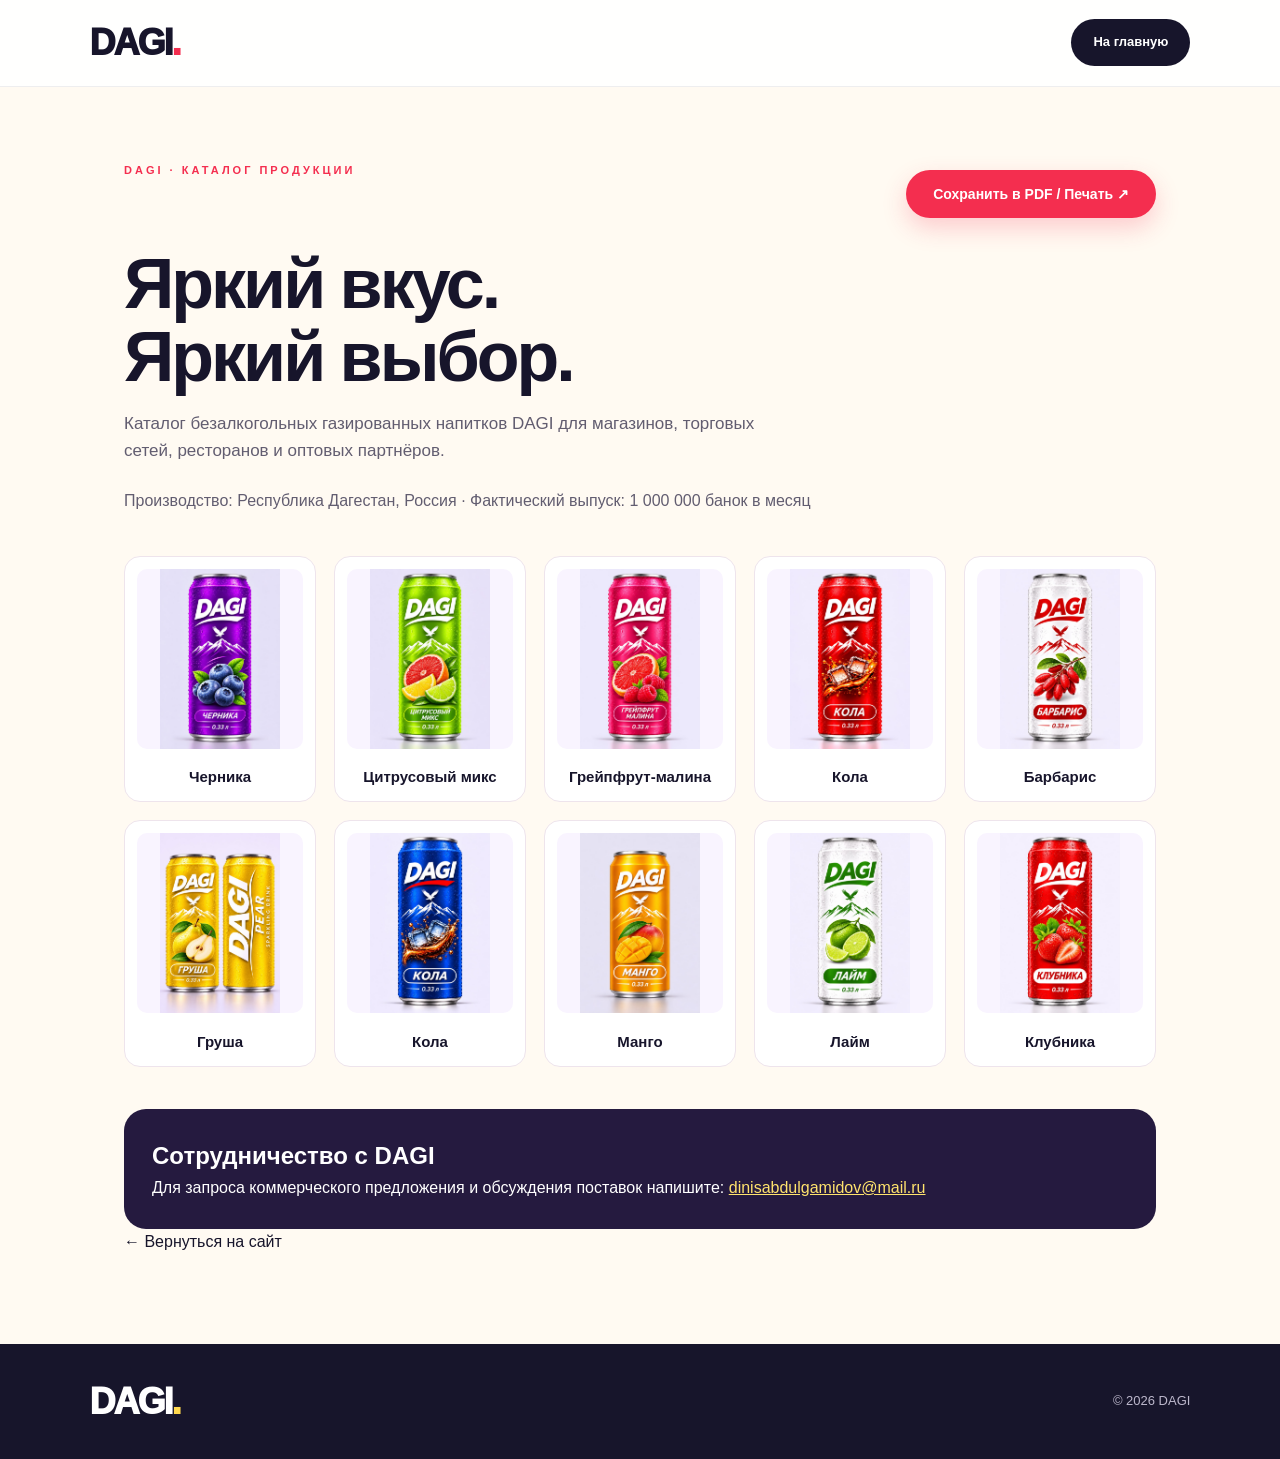
==== catalog.html @ 68f70df6 "Add printable B2B beverage catalog" ====
<!DOCTYPE html>
<html lang="ru"><head><meta charset="UTF-8"><meta name="viewport" content="width=device-width,initial-scale=1"><title>Каталог напитков DAGI</title><meta name="description" content="Каталог безалкогольных газированных напитков DAGI для торговых партнёров."><link rel="stylesheet" href="styles.css"><style>
.catalog-page{max-width:1160px;margin:auto;padding:55px 5% 90px}.catalog-top{display:flex;align-items:center;justify-content:space-between;gap:20px;flex-wrap:wrap}.catalog-title{font-size:clamp(38px,6vw,70px);letter-spacing:-3px;line-height:1.05;margin:30px 0 15px}.catalog-lead{max-width:670px;color:#625d70;font-size:17px}.catalog-grid{display:grid;grid-template-columns:repeat(5,minmax(0,1fr));gap:18px;margin:42px 0}.catalog-product{background:white;border:1px solid #eee4ec;border-radius:16px;padding:12px;text-align:center;break-inside:avoid}.catalog-product img{width:100%;height:180px;object-fit:contain;border-radius:10px;background:#f9f4ff}.catalog-product h2{font-size:15px;margin-top:9px}.catalog-contact{background:#251a3f;color:white;border-radius:22px;padding:28px}.catalog-contact a{color:#ffe36d;text-decoration:underline}.catalog-print{border:0;cursor:pointer}.catalog-meta{margin:24px 0;color:#625d70}
@media(max-width:850px){.catalog-grid{grid-template-columns:repeat(3,minmax(0,1fr))}}@media(max-width:520px){.catalog-grid{grid-template-columns:repeat(2,minmax(0,1fr))}.catalog-product img{height:140px}}
@media print{@page{size:A4;margin:11mm}body{background:white;-webkit-print-color-adjust:exact;print-color-adjust:exact}.header,.catalog-print,.catalog-back,.footer{display:none!important}.catalog-page{padding:0;max-width:none}.catalog-title{font-size:35px;margin:10px 0}.catalog-lead{font-size:12px}.catalog-grid{grid-template-columns:repeat(5,minmax(0,1fr));gap:7px;margin:20px 0}.catalog-product{padding:6px;border-radius:8px}.catalog-product img{height:100px}.catalog-product h2{font-size:10px}.catalog-contact{padding:15px;border-radius:10px;font-size:11px}.catalog-meta{font-size:11px;margin:10px 0}}
</style></head><body>
<header class="header"><a class="logo" href="index.html">DAGI<span>.</span></a><a class="header-button" href="index.html">На главную</a></header>
<main class="catalog-page"><div class="catalog-top"><p class="eyebrow">DAGI · КАТАЛОГ ПРОДУКЦИИ</p><button class="primary-button catalog-print" type="button" onclick="window.print()">Сохранить в PDF / Печать ↗</button></div>
<h1 class="catalog-title">Яркий вкус.<br>Яркий выбор.</h1><p class="catalog-lead">Каталог безалкогольных газированных напитков DAGI для магазинов, торговых сетей, ресторанов и оптовых партнёров.</p>
<p class="catalog-meta">Производство: Республика Дагестан, Россия · Фактический выпуск: 1 000 000 банок в месяц</p>
<div class="catalog-grid"><article class="catalog-product"><img src="images/PHOTO-2026-11-15-14-43-10.jpg" alt="DAGI Черника"><h2>Черника</h2></article>
<article class="catalog-product"><img src="images/PHOTO-2026-11-15-16-01-20.jpg" alt="DAGI Цитрусовый микс"><h2>Цитрусовый микс</h2></article>
<article class="catalog-product"><img src="images/PHOTO-2026-11-15-17-13-34.jpg" alt="DAGI Грейпфрут-малина"><h2>Грейпфрут-малина</h2></article>
<article class="catalog-product"><img src="images/PHOTO-2026-11-15-19-41-52.jpg" alt="DAGI Кола"><h2>Кола</h2></article>
<article class="catalog-product"><img src="images/PHOTO-2026-11-15-19-51-15.jpg" alt="DAGI Барбарис"><h2>Барбарис</h2></article>
<article class="catalog-product"><img src="images/PHOTO-2026-11-15-20-41-32.jpg" alt="DAGI Груша"><h2>Груша</h2></article>
<article class="catalog-product"><img src="images/PHOTO-2026-11-15-21-17-18.jpg" alt="DAGI Кола"><h2>Кола</h2></article>
<article class="catalog-product"><img src="images/PHOTO-2026-11-15-21-52-10.jpg" alt="DAGI Манго"><h2>Манго</h2></article>
<article class="catalog-product"><img src="images/PHOTO-2026-11-16-16-33-09.jpg" alt="DAGI Лайм"><h2>Лайм</h2></article>
<article class="catalog-product"><img src="images/PHOTO-2026-11-16-17-34-57.jpg" alt="DAGI Клубника"><h2>Клубника</h2></article></div>
<section class="catalog-contact"><h2>Сотрудничество с DAGI</h2><p>Для запроса коммерческого предложения и обсуждения поставок напишите: <a href="mailto:dinisabdulgamidov@mail.ru">dinisabdulgamidov@mail.ru</a></p></section>
<p class="catalog-back"><a href="index.html">← Вернуться на сайт</a></p></main>
<footer class="footer"><a class="logo" href="index.html">DAGI<span>.</span></a><p>© 2026 DAGI</p></footer></body></html>
---- styles.css ----
/* DAGI — яркий современный стиль */
:root {
  --ink: #17152b;
  --muted: #686779;
  --red: #f42e4f;
  --orange: #ff8b36;
  --yellow: #ffd84d;
  --purple: #6d43d8;
  --cream: #fffaf2;
}
* { margin:0; padding:0; box-sizing:border-box; }
html { scroll-behavior:smooth; }
body {
  font-family: Arial, Helvetica, sans-serif;
  color:var(--ink);
  background:var(--cream);
  line-height:1.6;
}
a { color:inherit; text-decoration:none; }
.header {
  min-height:82px; padding:14px 7%; display:flex; align-items:center;
  justify-content:space-between; gap:24px; background:rgba(255,255,255,.94);
  border-bottom:1px solid rgba(23,21,43,.07); position:relative; z-index:2;
}
.logo { font-size:36px; font-weight:950; letter-spacing:-2px; }
.logo span { color:var(--red); }
.navigation { display:flex; align-items:center; gap:32px; }
.navigation a { font-size:14px; font-weight:700; transition:color .2s; }
.navigation a:hover { color:var(--red); }
.header-button {
  background:var(--ink); color:white; padding:13px 22px; border-radius:999px;
  font-size:13px; font-weight:800; transition:transform .2s, background .2s;
}
.header-button:hover { background:var(--red); transform:translateY(-2px); }

.hero {
  min-height:570px; padding:76px 7%; display:grid;
  grid-template-columns:.85fr 1.15fr; align-items:center; gap:42px;
  overflow:hidden; position:relative;
  background:radial-gradient(circle at 78% 15%,rgba(255,255,255,.65),transparent 25%),
    linear-gradient(120deg,#fff0d6 0%,#ffd6c8 48%,#f8c9ef 100%);
}
.hero:before,.hero:after {
  content:""; position:absolute; border-radius:50%; pointer-events:none;
}
.hero:before { width:230px; height:230px; background:rgba(255,216,77,.45); top:-100px; left:42%; }
.hero:after { width:170px; height:170px; background:rgba(109,67,216,.12); bottom:-80px; right:4%; }
.hero-content { max-width:520px; position:relative; z-index:1; }
.eyebrow { font-size:11px; letter-spacing:3px; font-weight:900; color:var(--red); margin-bottom:18px; }
.hero h1 { font-size:clamp(50px,6vw,82px); line-height:.98; letter-spacing:-5px; font-weight:950; }
.hero h1 span { color:var(--red); }
.hero-description { margin-top:24px; max-width:420px; color:#5e5361; font-size:17px; line-height:1.8; }
.primary-button {
  display:inline-block; margin-top:28px; background:var(--red); color:white;
  padding:16px 27px; border-radius:999px; font-size:14px; font-weight:800;
  box-shadow:0 10px 24px rgba(244,46,79,.22); transition:.2s;
}
.primary-button:hover { background:#d91e40; transform:translateY(-3px); }
.hero-image { width:100%; position:relative; z-index:1; }
.hero-image img {
  display:block; width:100%; height:auto; object-fit:contain;
  border-radius:22px; box-shadow:0 24px 60px rgba(87,48,74,.17);
}

/* Каталог */
.products { padding:92px 7% 105px; text-align:center; background:#fff; }
.products h2,.about h2,.partners h2 {
  font-size:clamp(32px,4vw,48px); font-weight:950; letter-spacing:-2px; margin-bottom:14px;
}
.products-description { max-width:620px; margin:0 auto; color:var(--muted); font-size:16px; }
.product-grid {
  display:grid; grid-template-columns:repeat(5,minmax(0,1fr)); gap:18px;
  margin-top:46px; text-align:left;
}
.product-card {
  min-width:0; overflow:hidden; padding:10px 10px 14px; background:#fff;
  border:1px solid #f0eaf0; border-radius:18px;
  box-shadow:0 8px 25px rgba(40,25,65,.06);
  transition:transform .25s,box-shadow .25s;
}
.product-card:hover { transform:translateY(-6px); box-shadow:0 16px 34px rgba(40,25,65,.13); }
.product-card img {
  display:block; width:100%; height:180px; object-fit:contain;
  background:linear-gradient(145deg,#fff3e9,#f3efff); border-radius:12px;
}
.product-card h3 { margin:10px 3px 0; font-size:15px; font-weight:850; line-height:1.35; }

/* О бренде */
.about {
  color:#fff; padding:92px 15%; text-align:center;
  background:radial-gradient(circle at 15% 20%,rgba(255,139,54,.3),transparent 28%),
    radial-gradient(circle at 85% 80%,rgba(109,67,216,.4),transparent 30%),
    linear-gradient(120deg,#201936,#30204d);
}
.about .eyebrow { color:var(--yellow); }
.about > p { max-width:720px; margin:12px auto 0; color:#e8e2f2; font-size:16px; }
.about .about-capacity {
  display:inline-block; margin:20px auto 4px; padding:10px 18px;
  border:1px solid rgba(255,255,255,.25); border-radius:999px;
  background:rgba(255,255,255,.09); color:#fff; font-weight:800;
}
.about > p:last-child { max-width:650px; color:#d2cadd; font-size:17px; line-height:1.9; }

/* Партнёрам */
.partners { padding:96px 20px; text-align:center; background:linear-gradient(120deg,#fff0d6,#ffe2e9 55%,#eee5ff); }
.partners .eyebrow { color:var(--purple); }
.partners > p:not(.eyebrow) { color:#625d70; max-width:650px; margin:0 auto; font-size:16px; line-height:1.8; }
.partners .primary-button { background:var(--ink); box-shadow:0 10px 24px rgba(23,21,43,.16); }
.partners .primary-button:hover { background:var(--purple); }

/* Подвал */
.footer {
  min-height:115px; padding:28px 7%; display:flex; align-items:center;
  justify-content:space-between; background:#17152b; color:#fff;
}
.footer .logo span { color:var(--yellow); }
.footer p { font-size:13px; color:#bdb8cc; }

@media (max-width:1000px) {
  .navigation { gap:18px; }
  .product-grid { grid-template-columns:repeat(4,minmax(0,1fr)); }
}
@media (max-width:850px) {
  .header { padding:18px 5%; flex-wrap:wrap; }
  .navigation { order:3; width:100%; justify-content:center; flex-wrap:wrap; gap:16px; }
  .navigation a { font-size:12px; }
  .header-button { font-size:11px; padding:11px 16px; }
  .hero { grid-template-columns:1fr; padding:58px 5%; text-align:center; gap:32px; }
  .hero-content { margin:auto; }
  .hero-description { margin-left:auto; margin-right:auto; }
  .hero h1 { letter-spacing:-3px; }
  .hero-image { max-width:720px; margin:auto; }
  .product-grid { grid-template-columns:repeat(3,minmax(0,1fr)); gap:15px; }
  .product-card img { height:165px; }
  .products,.about,.partners { padding:72px 5%; }
  .footer { flex-direction:column; gap:12px; text-align:center; }
}
@media (max-width:520px) {
  .logo { font-size:31px; }
  .hero { padding:48px 5%; }
  .hero h1 { font-size:52px; }
  .product-grid { grid-template-columns:repeat(2,minmax(0,1fr)); gap:12px; }
  .product-card { padding:8px 8px 12px; border-radius:14px; }
  .product-card img { height:145px; }
  .product-card h3 { font-size:14px; }
  .about .about-capacity { border-radius:14px; }
}
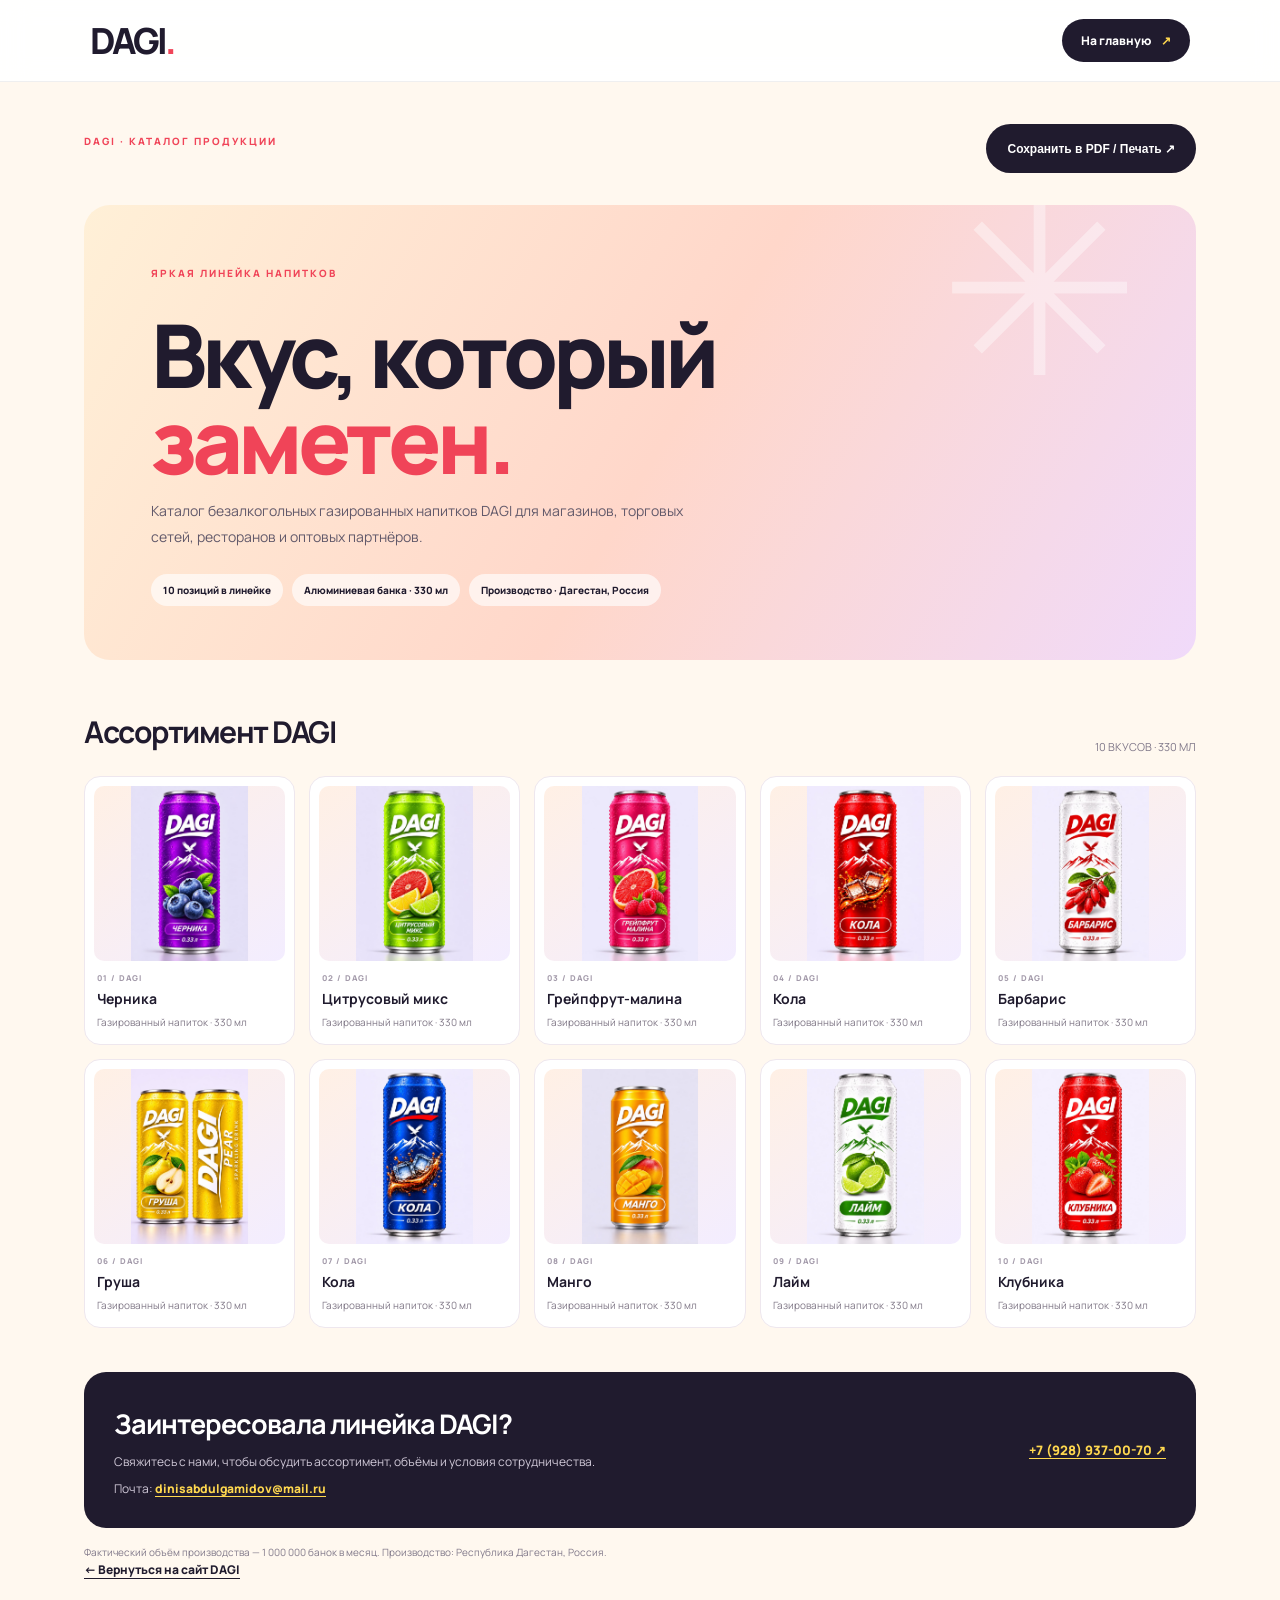
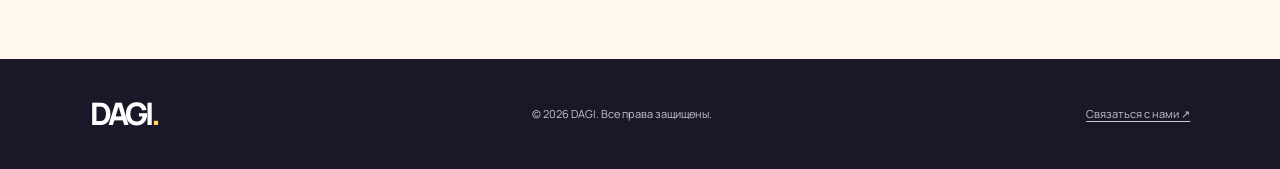
==== commit 3c249610: "Redesign DAGI product catalog for B2B partners" ====
--- a/catalog.html
+++ b/catalog.html
@@ -1,23 +1,88 @@
 <!DOCTYPE html>
-<html lang="ru"><head><meta charset="UTF-8"><meta name="viewport" content="width=device-width,initial-scale=1"><title>Каталог напитков DAGI</title><meta name="description" content="Каталог безалкогольных газированных напитков DAGI для торговых партнёров."><link rel="stylesheet" href="styles.css"><style>
-.catalog-page{max-width:1160px;margin:auto;padding:55px 5% 90px}.catalog-top{display:flex;align-items:center;justify-content:space-between;gap:20px;flex-wrap:wrap}.catalog-title{font-size:clamp(38px,6vw,70px);letter-spacing:-3px;line-height:1.05;margin:30px 0 15px}.catalog-lead{max-width:670px;color:#625d70;font-size:17px}.catalog-grid{display:grid;grid-template-columns:repeat(5,minmax(0,1fr));gap:18px;margin:42px 0}.catalog-product{background:white;border:1px solid #eee4ec;border-radius:16px;padding:12px;text-align:center;break-inside:avoid}.catalog-product img{width:100%;height:180px;object-fit:contain;border-radius:10px;background:#f9f4ff}.catalog-product h2{font-size:15px;margin-top:9px}.catalog-contact{background:#251a3f;color:white;border-radius:22px;padding:28px}.catalog-contact a{color:#ffe36d;text-decoration:underline}.catalog-print{border:0;cursor:pointer}.catalog-meta{margin:24px 0;color:#625d70}
-@media(max-width:850px){.catalog-grid{grid-template-columns:repeat(3,minmax(0,1fr))}}@media(max-width:520px){.catalog-grid{grid-template-columns:repeat(2,minmax(0,1fr))}.catalog-product img{height:140px}}
-@media print{@page{size:A4;margin:11mm}body{background:white;-webkit-print-color-adjust:exact;print-color-adjust:exact}.header,.catalog-print,.catalog-back,.footer{display:none!important}.catalog-page{padding:0;max-width:none}.catalog-title{font-size:35px;margin:10px 0}.catalog-lead{font-size:12px}.catalog-grid{grid-template-columns:repeat(5,minmax(0,1fr));gap:7px;margin:20px 0}.catalog-product{padding:6px;border-radius:8px}.catalog-product img{height:100px}.catalog-product h2{font-size:10px}.catalog-contact{padding:15px;border-radius:10px;font-size:11px}.catalog-meta{font-size:11px;margin:10px 0}}
-</style></head><body>
-<header class="header"><a class="logo" href="index.html">DAGI<span>.</span></a><a class="header-button" href="index.html">На главную</a></header>
-<main class="catalog-page"><div class="catalog-top"><p class="eyebrow">DAGI · КАТАЛОГ ПРОДУКЦИИ</p><button class="primary-button catalog-print" type="button" onclick="window.print()">Сохранить в PDF / Печать ↗</button></div>
-<h1 class="catalog-title">Яркий вкус.<br>Яркий выбор.</h1><p class="catalog-lead">Каталог безалкогольных газированных напитков DAGI для магазинов, торговых сетей, ресторанов и оптовых партнёров.</p>
-<p class="catalog-meta">Производство: Республика Дагестан, Россия · Фактический выпуск: 1 000 000 банок в месяц</p>
-<div class="catalog-grid"><article class="catalog-product"><img src="images/PHOTO-2026-11-15-14-43-10.jpg" alt="DAGI Черника"><h2>Черника</h2></article>
-<article class="catalog-product"><img src="images/PHOTO-2026-11-15-16-01-20.jpg" alt="DAGI Цитрусовый микс"><h2>Цитрусовый микс</h2></article>
-<article class="catalog-product"><img src="images/PHOTO-2026-11-15-17-13-34.jpg" alt="DAGI Грейпфрут-малина"><h2>Грейпфрут-малина</h2></article>
-<article class="catalog-product"><img src="images/PHOTO-2026-11-15-19-41-52.jpg" alt="DAGI Кола"><h2>Кола</h2></article>
-<article class="catalog-product"><img src="images/PHOTO-2026-11-15-19-51-15.jpg" alt="DAGI Барбарис"><h2>Барбарис</h2></article>
-<article class="catalog-product"><img src="images/PHOTO-2026-11-15-20-41-32.jpg" alt="DAGI Груша"><h2>Груша</h2></article>
-<article class="catalog-product"><img src="images/PHOTO-2026-11-15-21-17-18.jpg" alt="DAGI Кола"><h2>Кола</h2></article>
-<article class="catalog-product"><img src="images/PHOTO-2026-11-15-21-52-10.jpg" alt="DAGI Манго"><h2>Манго</h2></article>
-<article class="catalog-product"><img src="images/PHOTO-2026-11-16-16-33-09.jpg" alt="DAGI Лайм"><h2>Лайм</h2></article>
-<article class="catalog-product"><img src="images/PHOTO-2026-11-16-17-34-57.jpg" alt="DAGI Клубника"><h2>Клубника</h2></article></div>
-<section class="catalog-contact"><h2>Сотрудничество с DAGI</h2><p>Для запроса коммерческого предложения и обсуждения поставок напишите: <a href="mailto:dinisabdulgamidov@mail.ru">dinisabdulgamidov@mail.ru</a></p></section>
-<p class="catalog-back"><a href="index.html">← Вернуться на сайт</a></p></main>
-<footer class="footer"><a class="logo" href="index.html">DAGI<span>.</span></a><p>© 2026 DAGI</p></footer></body></html>+<html lang="ru">
+<head>
+<meta charset="UTF-8"><meta name="viewport" content="width=device-width,initial-scale=1">
+<meta name="description" content="Каталог безалкогольных газированных напитков DAGI для торговых партнёров.">
+<title>Каталог продукции DAGI</title>
+<link rel="preconnect" href="https://fonts.googleapis.com"><link rel="preconnect" href="https://fonts.gstatic.com" crossorigin>
+<link href="https://fonts.googleapis.com/css2?family=Manrope:wght@400;500;600;700;800;900&display=swap" rel="stylesheet">
+<link rel="stylesheet" href="styles.css">
+<style>
+.catalog-page{max-width:1240px;margin:auto;padding:42px 5% 80px}
+.catalog-top{display:flex;align-items:center;justify-content:space-between;gap:18px;flex-wrap:wrap}
+.catalog-back{font-size:12px;font-weight:900;text-decoration:underline;text-underline-offset:4px}
+.catalog-cover{margin-top:32px;padding:54px 6%;border-radius:26px;background:linear-gradient(120deg,#fff0d7,#ffd7ca 52%,#f0dafa);position:relative;overflow:hidden}
+.catalog-cover:after{content:"✳";position:absolute;right:5%;top:-42px;font-size:240px;line-height:1;color:rgba(255,255,255,.4)}
+.catalog-cover .eyebrow{position:relative;z-index:1}
+.catalog-title{position:relative;z-index:1;font-size:clamp(48px,8vw,88px);font-weight:900;letter-spacing:-5px;line-height:.98;margin:15px 0}
+.catalog-title em{font-style:normal;color:var(--red)}
+.catalog-lead{position:relative;z-index:1;max-width:570px;color:#62596a;font-size:14px;line-height:1.8}
+.catalog-meta{display:flex;flex-wrap:wrap;gap:9px;margin-top:25px}
+.catalog-meta span{padding:8px 12px;border-radius:999px;background:rgba(255,255,255,.65);font-size:10px;font-weight:900}
+.catalog-section-heading{display:flex;justify-content:space-between;align-items:end;gap:20px;margin:48px 0 20px}
+.catalog-section-heading h2{font-size:30px;letter-spacing:-1.5px}
+.catalog-section-heading p{font-size:11px;color:#81798a}
+.catalog-grid{display:grid;grid-template-columns:repeat(5,minmax(0,1fr));gap:14px}
+.catalog-product{min-width:0;background:white;border:1px solid #eee7ee;border-radius:16px;padding:9px 9px 14px;break-inside:avoid}
+.catalog-product img{display:block;width:100%;height:175px;object-fit:contain;border-radius:10px;background:linear-gradient(145deg,#fff0e5,#f3edff)}
+.catalog-product .catalog-number{display:block;margin:11px 3px 3px;font-size:8px;letter-spacing:1px;color:#a39aaa;font-weight:900}
+.catalog-product h2{margin:0 3px;font-size:14px}
+.catalog-spec{margin:4px 3px 0;color:#807887;font-size:10px}
+.catalog-contact{margin-top:44px;padding:30px;border-radius:22px;background:var(--ink);color:white;display:flex;justify-content:space-between;align-items:center;gap:24px}
+.catalog-contact h2{font-size:27px;letter-spacing:-1px}
+.catalog-contact p{margin-top:7px;color:#d0c9d8;font-size:12px;max-width:600px}
+.catalog-contact a{color:var(--yellow);text-decoration:underline;text-underline-offset:3px;font-weight:800}
+.catalog-contact .catalog-phone{white-space:nowrap;font-size:13px}
+.catalog-footnote{margin-top:16px;color:#81798a;font-size:10px}
+@media(max-width:850px){.catalog-grid{grid-template-columns:repeat(3,minmax(0,1fr))}.catalog-product img{height:160px}.catalog-contact{align-items:flex-start;flex-direction:column}}
+@media(max-width:520px){.catalog-page{padding-top:25px}.catalog-cover{padding:38px 7%}.catalog-title{font-size:52px;letter-spacing:-3px}.catalog-grid{grid-template-columns:repeat(2,minmax(0,1fr));gap:10px}.catalog-product img{height:145px}.catalog-section-heading{align-items:flex-start;flex-direction:column}.catalog-contact{padding:24px}.catalog-contact h2{font-size:23px}}
+@media print{
+ @page{size:A4;margin:10mm}
+ body{background:white!important;-webkit-print-color-adjust:exact;print-color-adjust:exact}
+ .site-header,.catalog-print,.catalog-back,.site-footer{display:none!important}
+ .catalog-page{max-width:none;padding:0}
+ .catalog-cover{margin-top:0;padding:24px 28px;border-radius:10px}
+ .catalog-cover:after{font-size:130px;top:-25px}
+ .catalog-title{font-size:42px;letter-spacing:-2px;margin:7px 0}
+ .catalog-lead{font-size:9px}
+ .catalog-meta{margin-top:10px}
+ .catalog-meta span{font-size:8px;padding:5px 8px}
+ .catalog-section-heading{margin:20px 0 10px}
+ .catalog-section-heading h2{font-size:20px}
+ .catalog-grid{grid-template-columns:repeat(5,minmax(0,1fr));gap:7px}
+ .catalog-product{padding:5px;border-radius:7px}
+ .catalog-product img{height:92px}
+ .catalog-product .catalog-number{font-size:6px;margin-top:5px}
+ .catalog-product h2{font-size:9px}
+ .catalog-spec{font-size:7px}
+ .catalog-contact{margin-top:18px;padding:15px;border-radius:9px}
+ .catalog-contact h2{font-size:17px}
+ .catalog-contact p,.catalog-contact .catalog-phone{font-size:8px}
+ .catalog-footnote{font-size:7px}
+}
+</style>
+</head>
+<body>
+<header class="site-header"><a class="brand" href="index.html">DAGI<span>.</span></a><a class="header-cta" href="index.html">На главную <span>↗</span></a></header>
+<main class="catalog-page">
+<div class="catalog-top"><span class="eyebrow">DAGI · КАТАЛОГ ПРОДУКЦИИ</span><button class="button button-dark catalog-print" type="button" onclick="window.print()">Сохранить в PDF / Печать ↗</button></div>
+<section class="catalog-cover"><span class="eyebrow">ЯРКАЯ ЛИНЕЙКА НАПИТКОВ</span><h1 class="catalog-title">Вкус, который<br><em>заметен.</em></h1><p class="catalog-lead">Каталог безалкогольных газированных напитков DAGI для магазинов, торговых сетей, ресторанов и оптовых партнёров.</p><div class="catalog-meta"><span>10 позиций в линейке</span><span>Алюминиевая банка · 330 мл</span><span>Производство · Дагестан, Россия</span></div></section>
+<div class="catalog-section-heading"><h2>Ассортимент DAGI</h2><p>10 ВКУСОВ · 330 МЛ</p></div>
+<div class="catalog-grid">
+<article class="catalog-product"><img src="images/PHOTO-2026-11-15-14-43-10.jpg" alt="DAGI Черника"><span class="catalog-number">01 / DAGI</span><h2>Черника</h2><p class="catalog-spec">Газированный напиток · 330 мл</p></article>
+<article class="catalog-product"><img src="images/PHOTO-2026-11-15-16-01-20.jpg" alt="DAGI Цитрусовый микс"><span class="catalog-number">02 / DAGI</span><h2>Цитрусовый микс</h2><p class="catalog-spec">Газированный напиток · 330 мл</p></article>
+<article class="catalog-product"><img src="images/PHOTO-2026-11-15-17-13-34.jpg" alt="DAGI Грейпфрут-малина"><span class="catalog-number">03 / DAGI</span><h2>Грейпфрут-малина</h2><p class="catalog-spec">Газированный напиток · 330 мл</p></article>
+<article class="catalog-product"><img src="images/PHOTO-2026-11-15-19-41-52.jpg" alt="DAGI Кола"><span class="catalog-number">04 / DAGI</span><h2>Кола</h2><p class="catalog-spec">Газированный напиток · 330 мл</p></article>
+<article class="catalog-product"><img src="images/PHOTO-2026-11-15-19-51-15.jpg" alt="DAGI Барбарис"><span class="catalog-number">05 / DAGI</span><h2>Барбарис</h2><p class="catalog-spec">Газированный напиток · 330 мл</p></article>
+<article class="catalog-product"><img src="images/PHOTO-2026-11-15-20-41-32.jpg" alt="DAGI Груша"><span class="catalog-number">06 / DAGI</span><h2>Груша</h2><p class="catalog-spec">Газированный напиток · 330 мл</p></article>
+<article class="catalog-product"><img src="images/PHOTO-2026-11-15-21-17-18.jpg" alt="DAGI Кола"><span class="catalog-number">07 / DAGI</span><h2>Кола</h2><p class="catalog-spec">Газированный напиток · 330 мл</p></article>
+<article class="catalog-product"><img src="images/PHOTO-2026-11-15-21-52-10.jpg" alt="DAGI Манго"><span class="catalog-number">08 / DAGI</span><h2>Манго</h2><p class="catalog-spec">Газированный напиток · 330 мл</p></article>
+<article class="catalog-product"><img src="images/PHOTO-2026-11-16-16-33-09.jpg" alt="DAGI Лайм"><span class="catalog-number">09 / DAGI</span><h2>Лайм</h2><p class="catalog-spec">Газированный напиток · 330 мл</p></article>
+<article class="catalog-product"><img src="images/PHOTO-2026-11-16-17-34-57.jpg" alt="DAGI Клубника"><span class="catalog-number">10 / DAGI</span><h2>Клубника</h2><p class="catalog-spec">Газированный напиток · 330 мл</p></article>
+</div>
+<section class="catalog-contact"><div><h2>Заинтересовала линейка DAGI?</h2><p>Свяжитесь с нами, чтобы обсудить ассортимент, объёмы и условия сотрудничества.</p><p>Почта: <a href="mailto:dinisabdulgamidov@mail.ru">dinisabdulgamidov@mail.ru</a></p></div><a class="catalog-phone" href="tel:+79289370070">+7 (928) 937-00-70 ↗</a></section>
+<p class="catalog-footnote">Фактический объём производства — 1 000 000 банок в месяц. Производство: Республика Дагестан, Россия.</p>
+<p class="catalog-back"><a href="index.html">← Вернуться на сайт DAGI</a></p>
+</main>
+<footer class="site-footer"><a class="brand brand-footer" href="index.html">DAGI<span>.</span></a><p>© 2026 DAGI. Все права защищены.</p><a href="mailto:dinisabdulgamidov@mail.ru">Связаться с нами ↗</a></footer>
+</body></html>
--- a/styles.css
+++ b/styles.css
@@ -1,147 +1,132 @@
-/* DAGI — яркий современный стиль */
-:root {
-  --ink: #17152b;
-  --muted: #686779;
-  --red: #f42e4f;
-  --orange: #ff8b36;
-  --yellow: #ffd84d;
-  --purple: #6d43d8;
-  --cream: #fffaf2;
-}
-* { margin:0; padding:0; box-sizing:border-box; }
-html { scroll-behavior:smooth; }
-body {
-  font-family: Arial, Helvetica, sans-serif;
-  color:var(--ink);
-  background:var(--cream);
-  line-height:1.6;
-}
-a { color:inherit; text-decoration:none; }
-.header {
-  min-height:82px; padding:14px 7%; display:flex; align-items:center;
-  justify-content:space-between; gap:24px; background:rgba(255,255,255,.94);
-  border-bottom:1px solid rgba(23,21,43,.07); position:relative; z-index:2;
-}
-.logo { font-size:36px; font-weight:950; letter-spacing:-2px; }
-.logo span { color:var(--red); }
-.navigation { display:flex; align-items:center; gap:32px; }
-.navigation a { font-size:14px; font-weight:700; transition:color .2s; }
-.navigation a:hover { color:var(--red); }
-.header-button {
-  background:var(--ink); color:white; padding:13px 22px; border-radius:999px;
-  font-size:13px; font-weight:800; transition:transform .2s, background .2s;
-}
-.header-button:hover { background:var(--red); transform:translateY(-2px); }
-
-.hero {
-  min-height:570px; padding:76px 7%; display:grid;
-  grid-template-columns:.85fr 1.15fr; align-items:center; gap:42px;
-  overflow:hidden; position:relative;
-  background:radial-gradient(circle at 78% 15%,rgba(255,255,255,.65),transparent 25%),
-    linear-gradient(120deg,#fff0d6 0%,#ffd6c8 48%,#f8c9ef 100%);
-}
-.hero:before,.hero:after {
-  content:""; position:absolute; border-radius:50%; pointer-events:none;
-}
-.hero:before { width:230px; height:230px; background:rgba(255,216,77,.45); top:-100px; left:42%; }
-.hero:after { width:170px; height:170px; background:rgba(109,67,216,.12); bottom:-80px; right:4%; }
-.hero-content { max-width:520px; position:relative; z-index:1; }
-.eyebrow { font-size:11px; letter-spacing:3px; font-weight:900; color:var(--red); margin-bottom:18px; }
-.hero h1 { font-size:clamp(50px,6vw,82px); line-height:.98; letter-spacing:-5px; font-weight:950; }
-.hero h1 span { color:var(--red); }
-.hero-description { margin-top:24px; max-width:420px; color:#5e5361; font-size:17px; line-height:1.8; }
-.primary-button {
-  display:inline-block; margin-top:28px; background:var(--red); color:white;
-  padding:16px 27px; border-radius:999px; font-size:14px; font-weight:800;
-  box-shadow:0 10px 24px rgba(244,46,79,.22); transition:.2s;
-}
-.primary-button:hover { background:#d91e40; transform:translateY(-3px); }
-.hero-image { width:100%; position:relative; z-index:1; }
-.hero-image img {
-  display:block; width:100%; height:auto; object-fit:contain;
-  border-radius:22px; box-shadow:0 24px 60px rgba(87,48,74,.17);
-}
-
-/* Каталог */
-.products { padding:92px 7% 105px; text-align:center; background:#fff; }
-.products h2,.about h2,.partners h2 {
-  font-size:clamp(32px,4vw,48px); font-weight:950; letter-spacing:-2px; margin-bottom:14px;
-}
-.products-description { max-width:620px; margin:0 auto; color:var(--muted); font-size:16px; }
-.product-grid {
-  display:grid; grid-template-columns:repeat(5,minmax(0,1fr)); gap:18px;
-  margin-top:46px; text-align:left;
-}
-.product-card {
-  min-width:0; overflow:hidden; padding:10px 10px 14px; background:#fff;
-  border:1px solid #f0eaf0; border-radius:18px;
-  box-shadow:0 8px 25px rgba(40,25,65,.06);
-  transition:transform .25s,box-shadow .25s;
-}
-.product-card:hover { transform:translateY(-6px); box-shadow:0 16px 34px rgba(40,25,65,.13); }
-.product-card img {
-  display:block; width:100%; height:180px; object-fit:contain;
-  background:linear-gradient(145deg,#fff3e9,#f3efff); border-radius:12px;
-}
-.product-card h3 { margin:10px 3px 0; font-size:15px; font-weight:850; line-height:1.35; }
-
-/* О бренде */
-.about {
-  color:#fff; padding:92px 15%; text-align:center;
-  background:radial-gradient(circle at 15% 20%,rgba(255,139,54,.3),transparent 28%),
-    radial-gradient(circle at 85% 80%,rgba(109,67,216,.4),transparent 30%),
-    linear-gradient(120deg,#201936,#30204d);
-}
-.about .eyebrow { color:var(--yellow); }
-.about > p { max-width:720px; margin:12px auto 0; color:#e8e2f2; font-size:16px; }
-.about .about-capacity {
-  display:inline-block; margin:20px auto 4px; padding:10px 18px;
-  border:1px solid rgba(255,255,255,.25); border-radius:999px;
-  background:rgba(255,255,255,.09); color:#fff; font-weight:800;
-}
-.about > p:last-child { max-width:650px; color:#d2cadd; font-size:17px; line-height:1.9; }
-
-/* Партнёрам */
-.partners { padding:96px 20px; text-align:center; background:linear-gradient(120deg,#fff0d6,#ffe2e9 55%,#eee5ff); }
-.partners .eyebrow { color:var(--purple); }
-.partners > p:not(.eyebrow) { color:#625d70; max-width:650px; margin:0 auto; font-size:16px; line-height:1.8; }
-.partners .primary-button { background:var(--ink); box-shadow:0 10px 24px rgba(23,21,43,.16); }
-.partners .primary-button:hover { background:var(--purple); }
-
-/* Подвал */
-.footer {
-  min-height:115px; padding:28px 7%; display:flex; align-items:center;
-  justify-content:space-between; background:#17152b; color:#fff;
-}
-.footer .logo span { color:var(--yellow); }
-.footer p { font-size:13px; color:#bdb8cc; }
-
-@media (max-width:1000px) {
-  .navigation { gap:18px; }
-  .product-grid { grid-template-columns:repeat(4,minmax(0,1fr)); }
-}
-@media (max-width:850px) {
-  .header { padding:18px 5%; flex-wrap:wrap; }
-  .navigation { order:3; width:100%; justify-content:center; flex-wrap:wrap; gap:16px; }
-  .navigation a { font-size:12px; }
-  .header-button { font-size:11px; padding:11px 16px; }
-  .hero { grid-template-columns:1fr; padding:58px 5%; text-align:center; gap:32px; }
-  .hero-content { margin:auto; }
-  .hero-description { margin-left:auto; margin-right:auto; }
-  .hero h1 { letter-spacing:-3px; }
-  .hero-image { max-width:720px; margin:auto; }
-  .product-grid { grid-template-columns:repeat(3,minmax(0,1fr)); gap:15px; }
-  .product-card img { height:165px; }
-  .products,.about,.partners { padding:72px 5%; }
-  .footer { flex-direction:column; gap:12px; text-align:center; }
-}
-@media (max-width:520px) {
-  .logo { font-size:31px; }
-  .hero { padding:48px 5%; }
-  .hero h1 { font-size:52px; }
-  .product-grid { grid-template-columns:repeat(2,minmax(0,1fr)); gap:12px; }
-  .product-card { padding:8px 8px 12px; border-radius:14px; }
-  .product-card img { height:145px; }
-  .product-card h3 { font-size:14px; }
-  .about .about-capacity { border-radius:14px; }
-}
+:root{--ink:#201b2e;--muted:#777182;--red:#f04458;--orange:#ff914d;--yellow:#ffd84f;--purple:#7350d7;--cream:#fff8ef;--white:#fff;--green:#218c59}
+*{margin:0;padding:0;box-sizing:border-box}
+html{scroll-behavior:smooth;scroll-padding-top:90px}
+body{font-family:'Manrope',Arial,sans-serif;color:var(--ink);background:var(--cream);line-height:1.6}
+a{color:inherit;text-decoration:none}
+img{max-width:100%}
+.site-header{height:82px;padding:0 7%;display:flex;align-items:center;justify-content:space-between;gap:28px;background:rgba(255,255,255,.94);border-bottom:1px solid rgba(32,27,46,.07);position:sticky;top:0;z-index:20;backdrop-filter:blur(14px)}
+.brand{font-size:36px;font-weight:900;letter-spacing:-3px;line-height:1}
+.brand span{color:var(--red)}
+.main-nav{display:flex;align-items:center;gap:30px}
+.main-nav a{font-size:13px;font-weight:800;color:#625d6b;transition:color .2s}
+.main-nav a:hover{color:var(--red)}
+.header-cta{padding:12px 19px;background:var(--ink);color:white;border-radius:999px;font-size:12px;font-weight:800;white-space:nowrap;transition:.2s}
+.header-cta span{color:var(--yellow);margin-left:8px}
+.header-cta:hover,.button-dark:hover{background:var(--red);transform:translateY(-2px)}
+.hero{min-height:670px;padding:72px 7% 76px;position:relative;display:grid;grid-template-columns:.95fr 1.05fr;align-items:center;gap:44px;overflow:hidden;background:radial-gradient(circle at 85% 15%,rgba(255,255,255,.72),transparent 24%),linear-gradient(120deg,#fff0d7 0%,#ffd7ca 48%,#f5c9e9 100%)}
+.hero:before{content:"";position:absolute;width:400px;height:400px;border-radius:50%;border:1px solid rgba(255,255,255,.5);left:-210px;bottom:-260px}
+.hero-copy{position:relative;z-index:2;max-width:610px}
+.kicker,.eyebrow{display:inline-flex;align-items:center;gap:9px;font-size:10px;letter-spacing:2px;font-weight:900;color:var(--red)}
+.kicker{margin-bottom:23px}
+.kicker i{width:8px;height:8px;border-radius:50%;background:var(--red);box-shadow:0 0 0 5px rgba(240,68,88,.12)}
+.hero h1{font-size:clamp(48px,6vw,82px);line-height:1.02;letter-spacing:-5px;font-weight:900}
+.hero h1 em,.section-heading h2 em,.brand-copy h2 em,.why-heading h2 em,.partner-inner h2 em{font-style:normal;color:var(--red)}
+.hero-lead{max-width:510px;margin-top:24px;color:#5e5665;font-size:16px;line-height:1.85}
+.hero-actions{display:flex;flex-wrap:wrap;gap:12px;margin-top:29px}
+.button{display:inline-flex;align-items:center;justify-content:center;gap:16px;min-height:49px;padding:13px 20px;border-radius:999px;font-size:12px;font-weight:900;transition:transform .2s,background .2s,color .2s;border:1px solid transparent}
+.button span{font-size:16px}
+.button-dark{background:var(--ink);color:white}
+.button-light{background:rgba(255,255,255,.68);border-color:rgba(32,27,46,.12)}
+.button-light:hover,.button-outline:hover{background:white;transform:translateY(-2px)}
+.hero-note{display:flex;align-items:center;gap:10px;margin-top:30px;color:#62596a;font-size:12px;font-weight:700}
+.note-mark{font-size:21px;color:var(--red)}
+.hero-visual{position:relative;min-width:0;padding:20px 0}
+.hero-visual>img{display:block;width:100%;position:relative;z-index:1;border-radius:26px;box-shadow:0 28px 65px rgba(83,47,69,.2);transform:rotate(1.5deg)}
+.hero-orbit{position:absolute;border-radius:50%;pointer-events:none}
+.orbit-one{width:420px;height:420px;background:rgba(255,216,79,.48);right:-55px;top:-28px}
+.orbit-two{width:260px;height:260px;border:1px solid rgba(255,255,255,.7);left:-40px;bottom:-25px}
+.hero-sticker{position:absolute;z-index:3;top:-12px;left:-24px;width:105px;height:105px;display:grid;place-content:center;text-align:center;background:var(--yellow);border-radius:50%;font-size:11px;line-height:1.25;font-weight:900;letter-spacing:.5px;transform:rotate(-12deg);box-shadow:0 12px 25px rgba(88,60,30,.15)}
+.hero-sticker b{font-size:19px}
+.hero-caption{position:relative;z-index:2;display:flex;justify-content:space-between;align-items:center;margin:18px 5px 0;color:#675b68;font-size:11px}
+.hero-caption b{font-size:19px;letter-spacing:1px;color:var(--ink)}
+.hero-bottom{position:absolute;bottom:20px;left:7%;right:7%;display:flex;justify-content:space-between;color:#766879;font-size:9px;letter-spacing:1.5px;font-weight:900}
+.quick-facts{display:grid;grid-template-columns:repeat(4,1fr);padding:27px 7%;background:var(--ink);color:white}
+.quick-facts>div{padding:5px 24px;border-right:1px solid rgba(255,255,255,.15);display:flex;flex-direction:column;gap:3px}
+.quick-facts>div:first-child{padding-left:0}
+.quick-facts>div:last-child{border:0}
+.quick-facts strong{font-size:clamp(23px,3vw,34px);font-weight:900;letter-spacing:-1.5px;color:var(--yellow)}
+.quick-facts small{font-size:.55em}
+.quick-facts span{font-size:11px;color:#c9c3d2}
+.section{padding:100px 7%}
+.products-section{background:#fff}
+.section-heading{display:flex;justify-content:space-between;align-items:end;gap:40px;margin-bottom:42px}
+.eyebrow{margin-bottom:15px}
+.section-heading h2,.brand-copy h2,.why-heading h2,.partner-inner h2{font-size:clamp(38px,5vw,62px);line-height:1.04;letter-spacing:-3px;font-weight:900}
+.section-heading>p{max-width:360px;color:var(--muted);font-size:14px;line-height:1.85;padding-bottom:5px}
+.product-grid{display:grid;grid-template-columns:repeat(5,minmax(0,1fr));gap:16px}
+.product-card{min-width:0;padding:10px 10px 16px;border-radius:18px;background:#fff;border:1px solid #eee9ef;transition:transform .25s,box-shadow .25s}
+.product-card:hover{transform:translateY(-6px);box-shadow:0 18px 38px rgba(39,27,54,.1)}
+.product-image{height:190px;display:grid;place-items:center;overflow:hidden;border-radius:12px;background:linear-gradient(145deg,#fff0e5,#f3edff)}
+.product-image img{width:100%;height:100%;object-fit:contain;transition:transform .3s}
+.product-card:hover .product-image img{transform:scale(1.06)}
+.product-meta{display:flex;justify-content:space-between;gap:4px;margin:12px 2px 3px;color:#a39aaa;font-size:9px;letter-spacing:1px;font-weight:900}
+.product-card h3{margin:0 2px;font-size:15px;font-weight:900;line-height:1.35}
+.catalog-banner{display:flex;justify-content:space-between;align-items:center;gap:25px;margin-top:44px;padding:28px 32px;border-radius:20px;background:linear-gradient(110deg,#fff0d9,#ffe0e7 55%,#eee6ff)}
+.catalog-banner .eyebrow{margin-bottom:7px}
+.catalog-banner h3{font-size:22px;letter-spacing:-.7px}
+.catalog-banner p{margin-top:4px;color:#6d6474;font-size:12px}
+.brand-section{display:grid;grid-template-columns:1fr 1fr;min-height:500px;background:#261d3d;color:white}
+.brand-art{position:relative;display:flex;flex-direction:column;justify-content:center;align-items:center;overflow:hidden;background:radial-gradient(circle at 50% 48%,#f7a05e 0%,#ee6b69 34%,#bd4e9b 75%,#744bc0 100%)}
+.brand-art:before,.brand-art:after{content:"";position:absolute;border:1px solid rgba(255,255,255,.35);border-radius:50%;width:440px;height:440px}
+.brand-art:after{width:570px;height:570px}
+.brand-sun{position:absolute;top:12%;right:17%;font-size:65px;color:var(--yellow)}
+.brand-word{position:relative;z-index:1;font-size:clamp(85px,12vw,160px);font-weight:900;letter-spacing:-12px;text-shadow:0 18px 35px rgba(69,28,71,.2)}
+.brand-word span{color:var(--yellow)}
+.brand-art>p{position:relative;z-index:1;text-align:center;font-size:11px;line-height:1.5;letter-spacing:4px;font-weight:900}
+.brand-copy{display:flex;flex-direction:column;justify-content:center;align-items:flex-start;padding:75px 12%}
+.eyebrow-light{color:var(--yellow)}
+.brand-copy h2{margin:0 0 22px}
+.brand-copy h2 em{color:#ff9c7d}
+.brand-copy>p{max-width:490px;color:#d2cbdc;font-size:14px;line-height:1.9}
+.text-link{display:inline-flex;gap:16px;align-items:center;margin-top:28px;font-size:12px;font-weight:900}
+.text-link-light{color:var(--yellow)}
+.text-link span{font-size:17px}
+.production-section{background:#fff8ef}
+.production-stats{display:grid;grid-template-columns:repeat(3,1fr);gap:14px;margin-bottom:34px}
+.production-stats>div{padding:22px 24px;border:1px solid #eee4d9;border-radius:16px;background:#fff}
+.production-stats strong{display:block;font-size:clamp(22px,3vw,34px);font-weight:900;letter-spacing:-1.4px;color:var(--red)}
+.production-stats span{display:block;margin-top:7px;color:#716a78;font-size:11px;line-height:1.6}
+.production-gallery{display:grid;grid-template-columns:1.25fr 1fr 1fr;gap:16px}
+.production-photo{margin:0;overflow:hidden;border-radius:18px;background:white;box-shadow:0 12px 28px rgba(42,28,45,.07)}
+.production-photo img{display:block;width:100%;height:255px;object-fit:cover;transition:transform .4s}
+.production-photo:hover img{transform:scale(1.04)}
+.production-photo figcaption{display:flex;flex-direction:column;gap:4px;padding:15px 17px}
+.production-photo figcaption span{font-size:9px;letter-spacing:1.2px;color:#a39aaa;font-weight:900}
+.production-photo figcaption b{font-size:13px}
+.why-section{display:grid;grid-template-columns:.9fr 1.1fr;gap:70px;padding:92px 7%;background:var(--ink);color:white}
+.why-heading h2{margin-bottom:18px}
+.why-heading h2 em{color:var(--yellow)}
+.why-heading>p{max-width:390px;color:#c9c3d2;font-size:13px;line-height:1.85}
+.why-grid{display:grid;grid-template-columns:1fr 1fr;gap:24px 30px;align-content:center}
+.why-grid article{display:flex;gap:14px;padding-top:17px;border-top:1px solid rgba(255,255,255,.2)}
+.why-grid article>span{font-size:10px;font-weight:900;color:var(--yellow)}
+.why-grid b{font-size:14px}
+.why-grid p{margin-top:6px;color:#c9c3d2;font-size:11px;line-height:1.7}
+.partner-section{display:grid;grid-template-columns:1.5fr .5fr;min-height:480px;overflow:hidden;background:linear-gradient(120deg,#fff0d7,#ffdce0 55%,#eee5ff)}
+.partner-inner{padding:88px 8% 82px 14%}
+.partner-inner h2{font-size:clamp(45px,6vw,72px)}
+.partner-inner h2 em{color:var(--purple)}
+.partner-inner>p{max-width:590px;margin-top:19px;color:#62596a;font-size:14px;line-height:1.85}
+.partner-tags{display:flex;flex-wrap:wrap;gap:8px;margin-top:22px}
+.partner-tags span{padding:8px 13px;border:1px solid rgba(32,27,46,.12);border-radius:999px;background:rgba(255,255,255,.55);font-size:10px;font-weight:900}
+.partner-actions{display:flex;flex-wrap:wrap;gap:10px;margin-top:28px}
+.button-whatsapp{background:var(--green);color:white}
+.button-whatsapp:hover{background:#176c44;transform:translateY(-2px)}
+.button-outline{border-color:rgba(32,27,46,.25);background:rgba(255,255,255,.3)}
+.partner-email{margin-top:18px;color:#746b79;font-size:11px}
+.partner-email a{text-decoration:underline;text-underline-offset:3px;font-weight:900;color:var(--ink)}
+.partner-side{display:flex;flex-direction:column;align-items:center;justify-content:center;background:var(--red);color:white;position:relative;overflow:hidden}
+.partner-side:before,.partner-side:after{content:"";position:absolute;width:340px;height:340px;border:1px solid rgba(255,255,255,.25);border-radius:50%}
+.partner-side:after{width:460px;height:460px}
+.partner-side .side-star{font-size:80px;color:var(--yellow);z-index:1}
+.partner-side b{z-index:1;font-size:70px;letter-spacing:-6px}
+.partner-side>span:last-child{z-index:1;text-align:center;font-size:9px;letter-spacing:2px;font-weight:900;line-height:1.6}
+.site-footer{min-height:110px;padding:25px 7%;display:flex;align-items:center;justify-content:space-between;gap:20px;background:#1b1728;color:white}
+.brand-footer{font-size:31px}
+.brand-footer span{color:var(--yellow)}
+.site-footer p,.site-footer>a:last-child{font-size:11px;color:#c9c3d2}
+.site-footer>a:last-child{text-decoration:underline;text-underline-offset:3px}
+@media(max-width:1050px){.site-header{padding:0 5%}.main-nav{gap:16px}.hero{padding-left:5%;padding-right:5%}.quick-facts,.section,.why-section{padding-left:5%;padding-right:5%}.product-grid{grid-template-columns:repeat(4,minmax(0,1fr))}.product-image{height:175px}.brand-copy{padding:60px 9%}.partner-inner{padding-left:9%}}
+@media(max-width:780px){.site-header{height:auto;min-height:74px;flex-wrap:wrap;padding:15px 5%;gap:13px}.brand{font-size:32px}.main-nav{order:3;width:100%;justify-content:center;flex-wrap:wrap;gap:10px 20px}.main-nav a{font-size:11px}.header-cta{font-size:10px;padding:10px 14px}.hero{grid-template-columns:1fr;padding:58px 5% 65px;gap:38px;text-align:center}.hero-copy{margin:auto}.kicker{justify-content:center}.hero-lead{margin-left:auto;margin-right:auto}.hero-actions,.hero-note{justify-content:center}.hero-visual{max-width:650px;width:100%;margin:auto}.hero-sticker{left:0}.hero-bottom{left:5%;right:5%;font-size:8px}.quick-facts{grid-template-columns:repeat(2,1fr);gap:15px;padding-top:24px;padding-bottom:24px}.quick-facts>div{padding:5px 15px;border-right:0;border-bottom:1px solid rgba(255,255,255,.15)}.quick-facts>div:first-child{padding-left:15px}.section{padding-top:72px;padding-bottom:72px}.section-heading{align-items:start;flex-direction:column;gap:14px;margin-bottom:30px}.section-heading>p{max-width:550px}.product-grid{grid-template-columns:repeat(3,minmax(0,1fr))}.product-image{height:165px}.brand-section{grid-template-columns:1fr}.brand-art{min-height:300px}.brand-word{font-size:120px}.brand-copy{padding:60px 8%}.production-stats{grid-template-columns:1fr}.production-gallery{grid-template-columns:1fr 1fr}.production-photo-large{grid-column:1/-1}.production-photo img{height:220px}.why-section{grid-template-columns:1fr;gap:35px;padding-top:70px;padding-bottom:70px}.partner-section{grid-template-columns:1fr}.partner-inner{padding:70px 7%}.partner-side{min-height:240px}.partner-side b{font-size:56px}}
+@media(max-width:520px){.main-nav{justify-content:space-between;gap:8px}.main-nav a{font-size:10px}.header-cta{padding:9px 11px}.hero{padding-top:48px}.hero h1{font-size:48px;letter-spacing:-3px}.hero-lead{font-size:14px}.hero-actions{flex-direction:column}.hero-actions .button{width:100%}.hero-sticker{width:82px;height:82px;font-size:9px;left:-4px;top:-12px}.hero-bottom{font-size:7px;letter-spacing:.7px}.quick-facts{padding-left:4%;padding-right:4%}.quick-facts>div{padding:6px 8px}.quick-facts strong{font-size:25px}.quick-facts span{font-size:9px}.section-heading h2,.brand-copy h2,.why-heading h2{font-size:42px;letter-spacing:-2px}.product-grid{grid-template-columns:repeat(2,minmax(0,1fr));gap:11px}.product-card{padding:7px 7px 12px;border-radius:14px}.product-image{height:145px}.product-card h3{font-size:13px}.product-meta{font-size:8px}.catalog-banner{align-items:flex-start;flex-direction:column;padding:23px}.catalog-banner h3{font-size:20px}.catalog-banner .button{width:100%}.brand-art{min-height:250px}.brand-word{font-size:95px;letter-spacing:-8px}.brand-sun{font-size:45px}.brand-copy{padding:54px 7%}.production-gallery{grid-template-columns:1fr}.production-photo-large{grid-column:auto}.production-photo img{height:220px}.why-grid{grid-template-columns:1fr;gap:17px}.partner-inner{padding:58px 6%}.partner-inner h2{font-size:48px;letter-spacing:-2px}.partner-actions{flex-direction:column}.partner-actions .button{width:100%}.site-footer{flex-direction:column;text-align:center;padding:28px 5%;gap:11px}}
+@media(prefers-reduced-motion:reduce){html{scroll-behavior:auto}*,*:before,*:after{transition:none!important}}
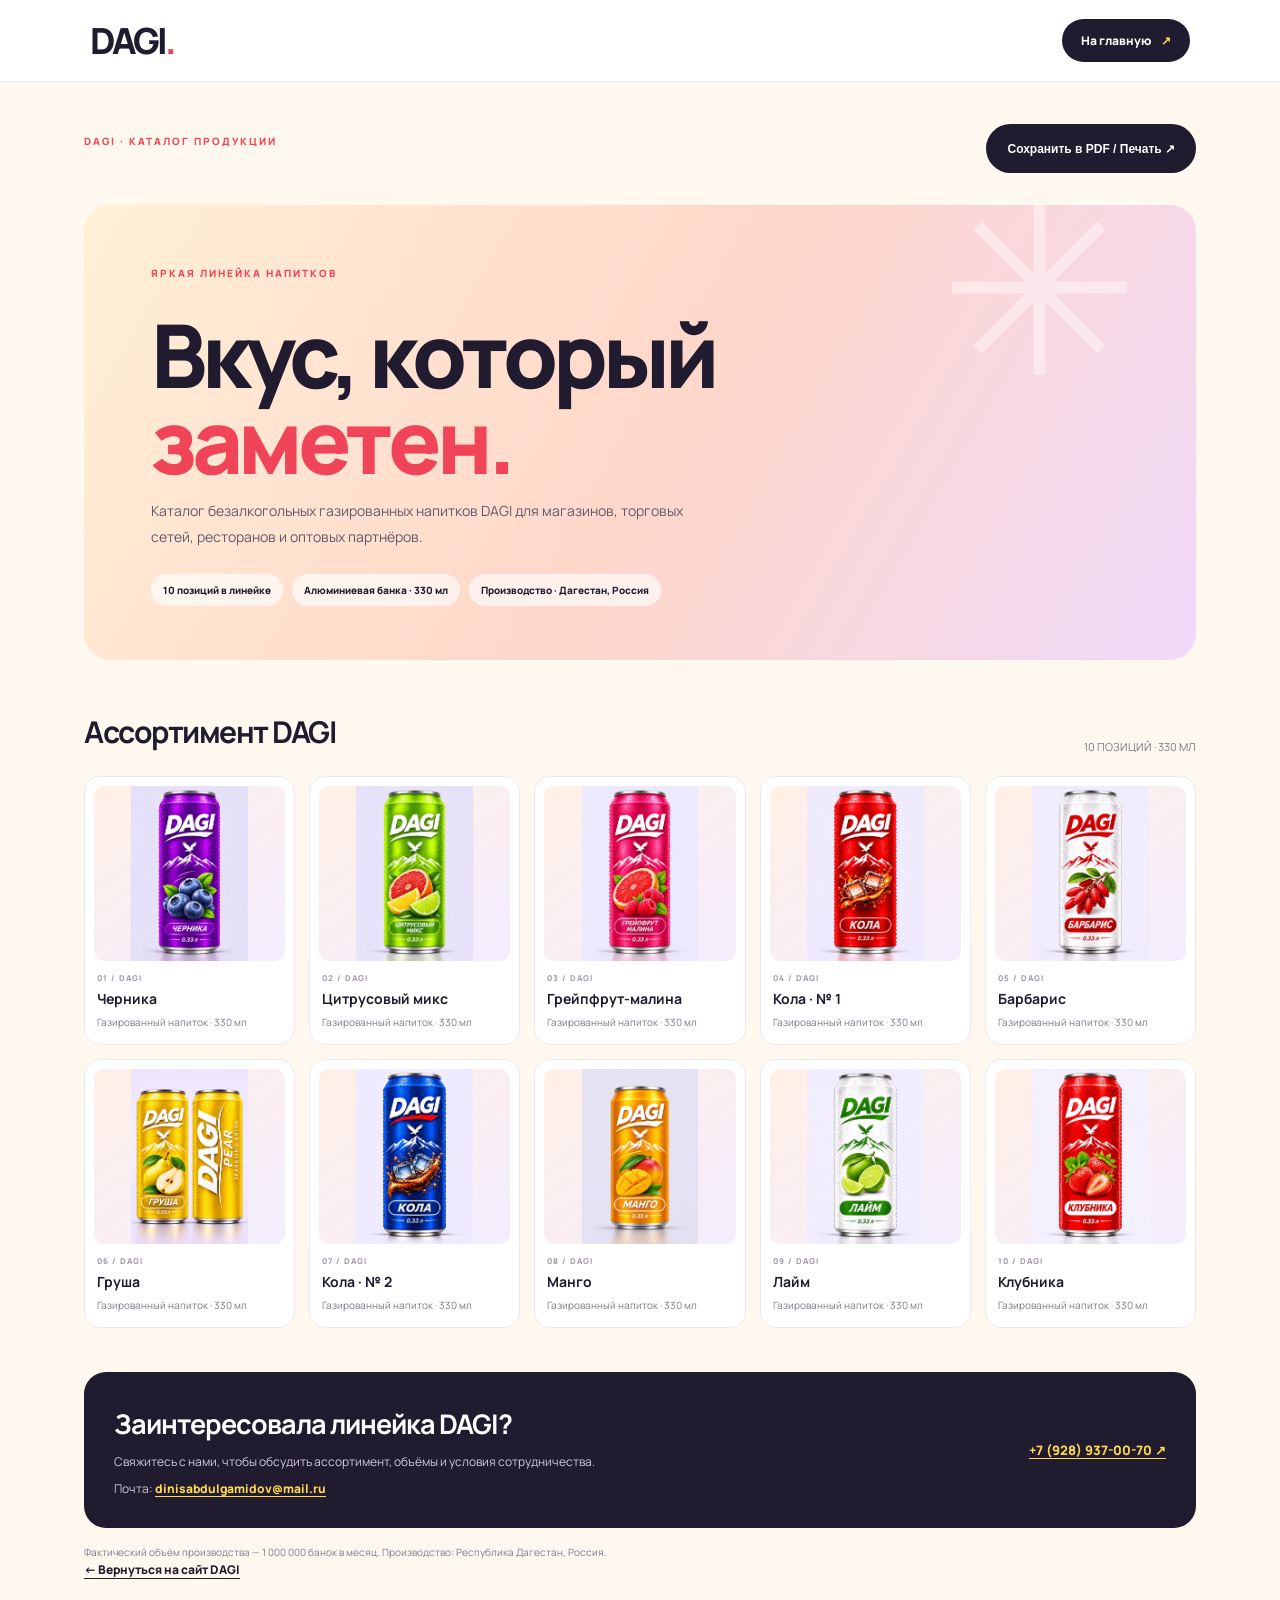
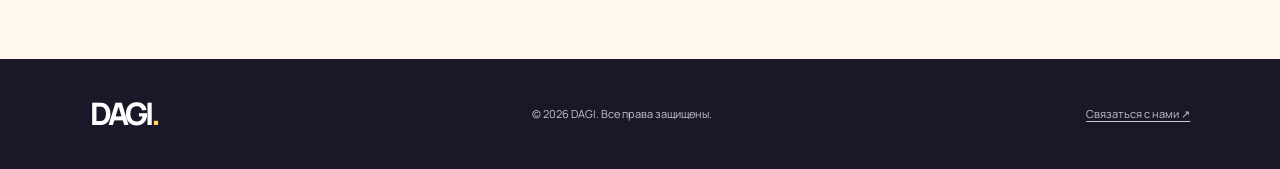
==== commit 30d1bee8: "Clarify catalog product names and print metadata" ====
--- a/catalog.html
+++ b/catalog.html
@@ -3,6 +3,9 @@
 <head>
 <meta charset="UTF-8"><meta name="viewport" content="width=device-width,initial-scale=1">
 <meta name="description" content="Каталог безалкогольных газированных напитков DAGI для торговых партнёров.">
+<meta name="robots" content="index,follow">
+<link rel="canonical" href="https://dinisabdulgamidov.github.io/DAGI-DRINKS/catalog.html">
+<link rel="icon" type="image/svg+xml" href="favicon.svg">
 <title>Каталог продукции DAGI</title>
 <link rel="preconnect" href="https://fonts.googleapis.com"><link rel="preconnect" href="https://fonts.gstatic.com" crossorigin>
 <link href="https://fonts.googleapis.com/css2?family=Manrope:wght@400;500;600;700;800;900&display=swap" rel="stylesheet">
@@ -67,18 +70,18 @@
 <main class="catalog-page">
 <div class="catalog-top"><span class="eyebrow">DAGI · КАТАЛОГ ПРОДУКЦИИ</span><button class="button button-dark catalog-print" type="button" onclick="window.print()">Сохранить в PDF / Печать ↗</button></div>
 <section class="catalog-cover"><span class="eyebrow">ЯРКАЯ ЛИНЕЙКА НАПИТКОВ</span><h1 class="catalog-title">Вкус, который<br><em>заметен.</em></h1><p class="catalog-lead">Каталог безалкогольных газированных напитков DAGI для магазинов, торговых сетей, ресторанов и оптовых партнёров.</p><div class="catalog-meta"><span>10 позиций в линейке</span><span>Алюминиевая банка · 330 мл</span><span>Производство · Дагестан, Россия</span></div></section>
-<div class="catalog-section-heading"><h2>Ассортимент DAGI</h2><p>10 ВКУСОВ · 330 МЛ</p></div>
+<div class="catalog-section-heading"><h2>Ассортимент DAGI</h2><p>10 ПОЗИЦИЙ · 330 МЛ</p></div>
 <div class="catalog-grid">
-<article class="catalog-product"><img src="images/PHOTO-2026-11-15-14-43-10.jpg" alt="DAGI Черника"><span class="catalog-number">01 / DAGI</span><h2>Черника</h2><p class="catalog-spec">Газированный напиток · 330 мл</p></article>
-<article class="catalog-product"><img src="images/PHOTO-2026-11-15-16-01-20.jpg" alt="DAGI Цитрусовый микс"><span class="catalog-number">02 / DAGI</span><h2>Цитрусовый микс</h2><p class="catalog-spec">Газированный напиток · 330 мл</p></article>
-<article class="catalog-product"><img src="images/PHOTO-2026-11-15-17-13-34.jpg" alt="DAGI Грейпфрут-малина"><span class="catalog-number">03 / DAGI</span><h2>Грейпфрут-малина</h2><p class="catalog-spec">Газированный напиток · 330 мл</p></article>
-<article class="catalog-product"><img src="images/PHOTO-2026-11-15-19-41-52.jpg" alt="DAGI Кола"><span class="catalog-number">04 / DAGI</span><h2>Кола</h2><p class="catalog-spec">Газированный напиток · 330 мл</p></article>
-<article class="catalog-product"><img src="images/PHOTO-2026-11-15-19-51-15.jpg" alt="DAGI Барбарис"><span class="catalog-number">05 / DAGI</span><h2>Барбарис</h2><p class="catalog-spec">Газированный напиток · 330 мл</p></article>
-<article class="catalog-product"><img src="images/PHOTO-2026-11-15-20-41-32.jpg" alt="DAGI Груша"><span class="catalog-number">06 / DAGI</span><h2>Груша</h2><p class="catalog-spec">Газированный напиток · 330 мл</p></article>
-<article class="catalog-product"><img src="images/PHOTO-2026-11-15-21-17-18.jpg" alt="DAGI Кола"><span class="catalog-number">07 / DAGI</span><h2>Кола</h2><p class="catalog-spec">Газированный напиток · 330 мл</p></article>
-<article class="catalog-product"><img src="images/PHOTO-2026-11-15-21-52-10.jpg" alt="DAGI Манго"><span class="catalog-number">08 / DAGI</span><h2>Манго</h2><p class="catalog-spec">Газированный напиток · 330 мл</p></article>
-<article class="catalog-product"><img src="images/PHOTO-2026-11-16-16-33-09.jpg" alt="DAGI Лайм"><span class="catalog-number">09 / DAGI</span><h2>Лайм</h2><p class="catalog-spec">Газированный напиток · 330 мл</p></article>
-<article class="catalog-product"><img src="images/PHOTO-2026-11-16-17-34-57.jpg" alt="DAGI Клубника"><span class="catalog-number">10 / DAGI</span><h2>Клубника</h2><p class="catalog-spec">Газированный напиток · 330 мл</p></article>
+<article class="catalog-product"><img loading="lazy" decoding="async" src="images/PHOTO-2026-11-15-14-43-10.jpg" alt="DAGI Черника"><span class="catalog-number">01 / DAGI</span><h2>Черника</h2><p class="catalog-spec">Газированный напиток · 330 мл</p></article>
+<article class="catalog-product"><img loading="lazy" decoding="async" src="images/PHOTO-2026-11-15-16-01-20.jpg" alt="DAGI Цитрусовый микс"><span class="catalog-number">02 / DAGI</span><h2>Цитрусовый микс</h2><p class="catalog-spec">Газированный напиток · 330 мл</p></article>
+<article class="catalog-product"><img loading="lazy" decoding="async" src="images/PHOTO-2026-11-15-17-13-34.jpg" alt="DAGI Грейпфрут-малина"><span class="catalog-number">03 / DAGI</span><h2>Грейпфрут-малина</h2><p class="catalog-spec">Газированный напиток · 330 мл</p></article>
+<article class="catalog-product"><img loading="lazy" decoding="async" src="images/PHOTO-2026-11-15-19-41-52.jpg" alt="DAGI Кола"><span class="catalog-number">04 / DAGI</span><h2>Кола · № 1</h2><p class="catalog-spec">Газированный напиток · 330 мл</p></article>
+<article class="catalog-product"><img loading="lazy" decoding="async" src="images/PHOTO-2026-11-15-19-51-15.jpg" alt="DAGI Барбарис"><span class="catalog-number">05 / DAGI</span><h2>Барбарис</h2><p class="catalog-spec">Газированный напиток · 330 мл</p></article>
+<article class="catalog-product"><img loading="lazy" decoding="async" src="images/PHOTO-2026-11-15-20-41-32.jpg" alt="DAGI Груша"><span class="catalog-number">06 / DAGI</span><h2>Груша</h2><p class="catalog-spec">Газированный напиток · 330 мл</p></article>
+<article class="catalog-product"><img loading="lazy" decoding="async" src="images/PHOTO-2026-11-15-21-17-18.jpg" alt="DAGI Кола"><span class="catalog-number">07 / DAGI</span><h2>Кола · № 2</h2><p class="catalog-spec">Газированный напиток · 330 мл</p></article>
+<article class="catalog-product"><img loading="lazy" decoding="async" src="images/PHOTO-2026-11-15-21-52-10.jpg" alt="DAGI Манго"><span class="catalog-number">08 / DAGI</span><h2>Манго</h2><p class="catalog-spec">Газированный напиток · 330 мл</p></article>
+<article class="catalog-product"><img loading="lazy" decoding="async" src="images/PHOTO-2026-11-16-16-33-09.jpg" alt="DAGI Лайм"><span class="catalog-number">09 / DAGI</span><h2>Лайм</h2><p class="catalog-spec">Газированный напиток · 330 мл</p></article>
+<article class="catalog-product"><img loading="lazy" decoding="async" src="images/PHOTO-2026-11-16-17-34-57.jpg" alt="DAGI Клубника"><span class="catalog-number">10 / DAGI</span><h2>Клубника</h2><p class="catalog-spec">Газированный напиток · 330 мл</p></article>
 </div>
 <section class="catalog-contact"><div><h2>Заинтересовала линейка DAGI?</h2><p>Свяжитесь с нами, чтобы обсудить ассортимент, объёмы и условия сотрудничества.</p><p>Почта: <a href="mailto:dinisabdulgamidov@mail.ru">dinisabdulgamidov@mail.ru</a></p></div><a class="catalog-phone" href="tel:+79289370070">+7 (928) 937-00-70 ↗</a></section>
 <p class="catalog-footnote">Фактический объём производства — 1 000 000 банок в месяц. Производство: Республика Дагестан, Россия.</p>
